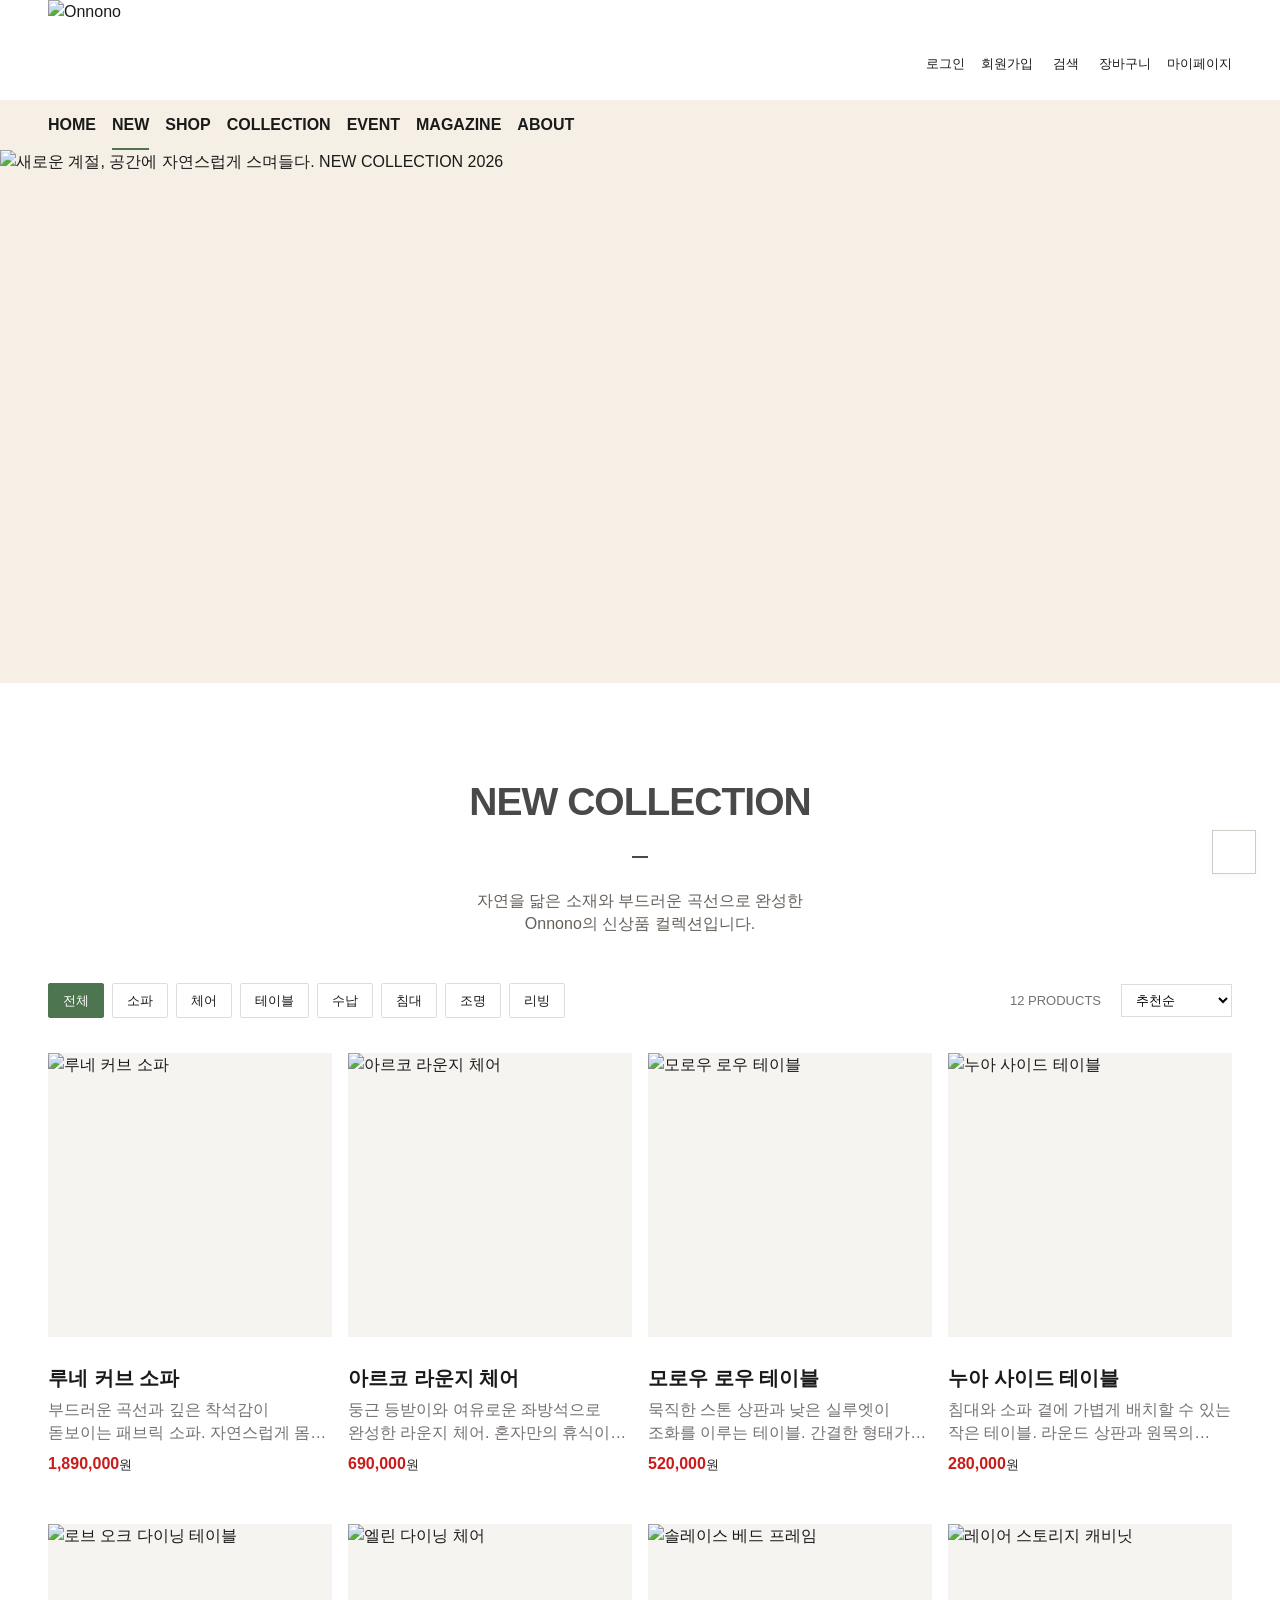
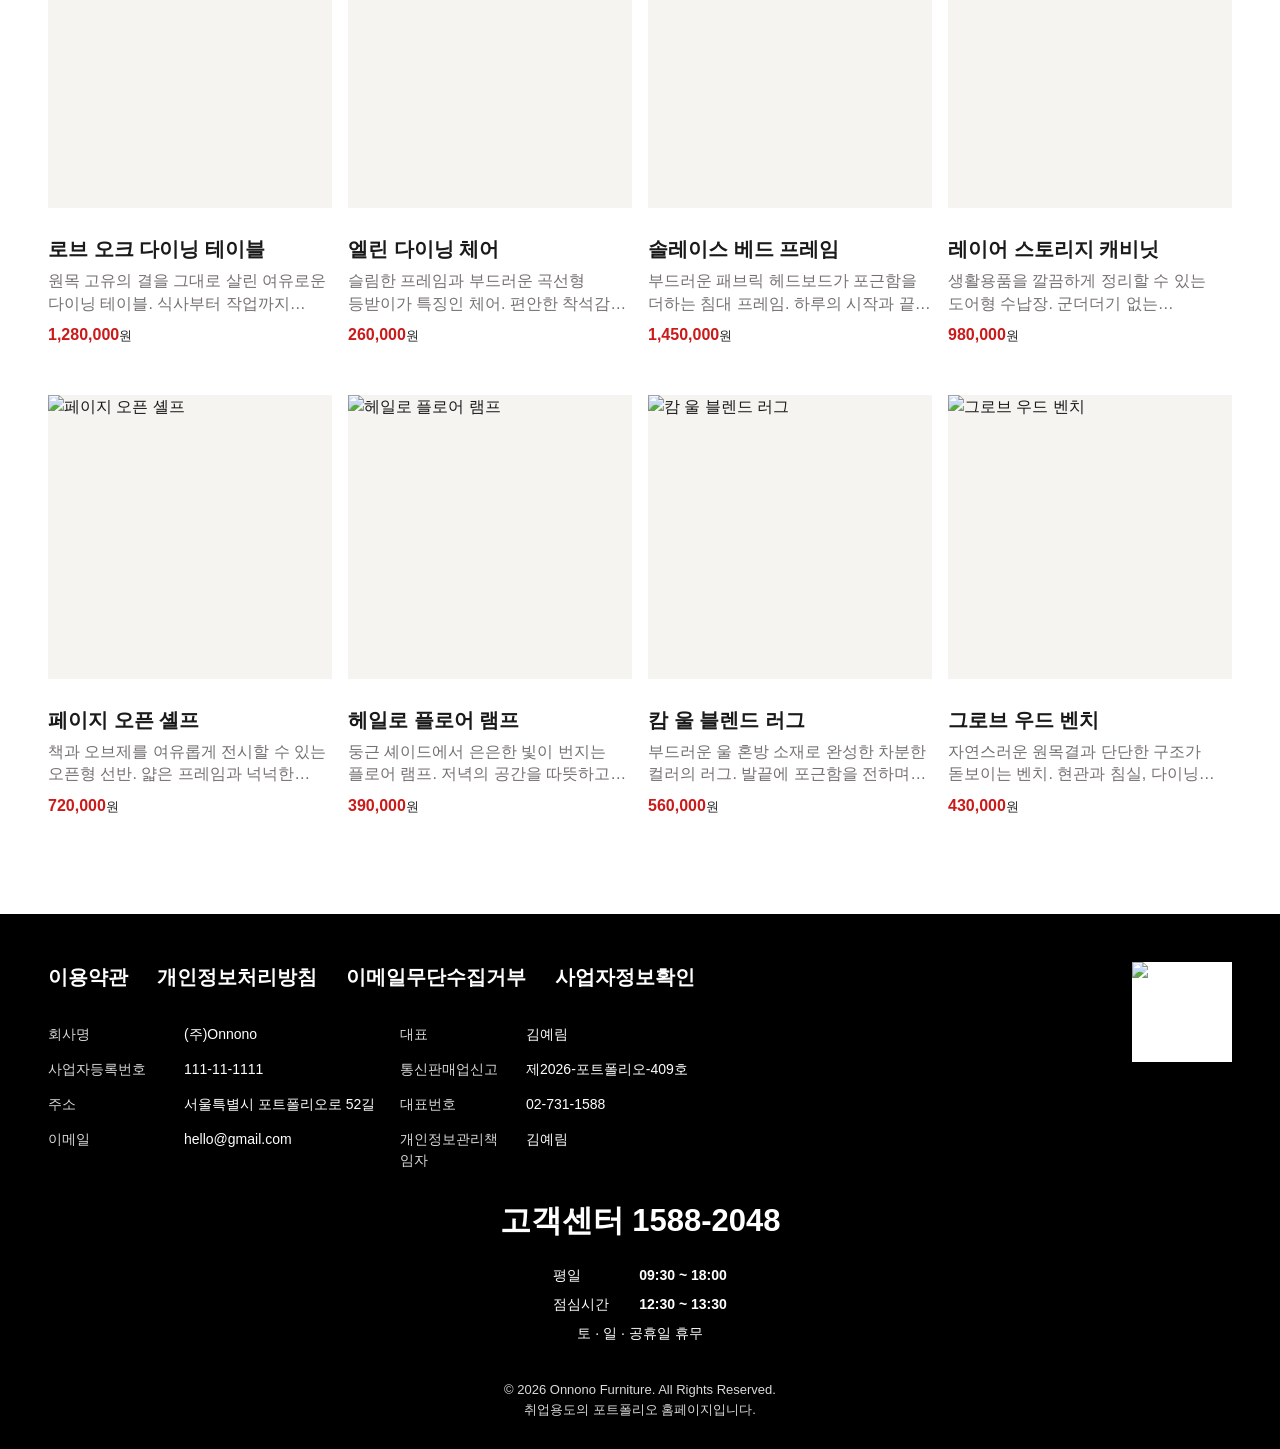
==== shop.html @ 9b2965db "Add files via upload" ====
<!doctype html>
<html lang="ko">
<head>
  <meta charset="UTF-8">
  <meta name="viewport" content="width=device-width, initial-scale=1">
  <meta name="description" content="자연을 닮은 소재와 부드러운 곡선으로 완성한 Onnono의 신상품 컬렉션.">
  <title>NEW COLLECTION — ONNONO</title>
  <link rel="icon" href="assets/logo.png" type="image/png">
  <link rel="stylesheet" href="styles.css">
  <script src="data.js" defer></script>
  <script src="app.js" defer></script>
</head>
<body data-page="shop">
  <a class="skip-link" href="#main">본문 바로가기</a>
  <header id="site-header"></header>
  <main id="main">
    <a href="#collection" class="shop-hero" aria-label="신상품 컬렉션 보기"><picture><source media="(max-width: 600px)" srcset="assets/new-collection-mobile.png"><source media="(max-width: 1100px)" srcset="assets/new-collection-tablet.png"><img src="assets/new-collection.png" alt="새로운 계절, 공간에 자연스럽게 스며들다. NEW COLLECTION 2026" width="1942" height="809" fetchpriority="high"></picture></a>
    <section class="section collection-section" id="collection" aria-labelledby="collection-title">
      <div class="section-heading"><h1 id="collection-title">NEW COLLECTION</h1><span class="heading-line"></span><p>자연을 닮은 소재와 부드러운 곡선으로 완성한<br>Onnono의 신상품 컬렉션입니다.</p></div>
      <div class="catalog-tools page-width">
        <div class="filter-list" aria-label="상품 카테고리">
          <button type="button" data-filter="all" aria-pressed="true">전체</button>
          <button type="button" data-filter="sofa" aria-pressed="false">소파</button>
          <button type="button" data-filter="chair" aria-pressed="false">체어</button>
          <button type="button" data-filter="table" aria-pressed="false">테이블</button>
          <button type="button" data-filter="storage" aria-pressed="false">수납</button>
          <button type="button" data-filter="bed" aria-pressed="false">침대</button>
          <button type="button" data-filter="lighting" aria-pressed="false">조명</button>
          <button type="button" data-filter="decor" aria-pressed="false">리빙</button>
        </div>
        <div class="catalog-meta"><p id="result-count" aria-live="polite"></p><label class="sr-only" for="sort-order">상품 정렬</label><select id="sort-order"><option value="default">추천순</option><option value="low">낮은 가격순</option><option value="high">높은 가격순</option><option value="name">상품명순</option></select></div>
      </div>
      <p class="search-summary page-width" id="search-summary" hidden></p>
      <div class="product-grid page-width" id="catalog-grid"></div>
      <div id="catalog-empty" class="empty-state" hidden><h2>아직 준비 중인 컬렉션이에요.</h2><p>다른 공간의 상품도 함께 둘러보세요.</p><button type="button" class="primary-button" data-reset-filter>전체 상품 보기</button></div>
    </section>
  </main>
  <footer id="site-footer"></footer>
  <div id="overlays"></div>
</body>
</html>
---- styles.css ----
@font-face{font-family:Pretendard;src:url('assets/PretendardVariable.woff2') format('woff2');font-style:normal;font-weight:100 900;font-display:swap}
/* 피그마의 공통 컬러 · 간격. 수정할 때는 이 값부터 바꾸세요. */
:root{--ink:#1a1a1a;--muted:#767171;--green:#4d7550;--green-light:#73a777;--cream:#f5efe6;--news:#d9d2c7;--line:#dedbd6;--red:#ca1a1a;--gutter:48px;--section:96px;--gap:16px;--header:150px}
*,*::before,*::after{box-sizing:border-box}html{scroll-behavior:smooth;scroll-padding-top:30px}body{margin:0;color:var(--ink);background:#fff;font:400 16px/1.5 Pretendard,'Malgun Gothic',sans-serif;word-break:keep-all;overflow-wrap:anywhere}body.modal-open{overflow:hidden}h1,h2,h3,p,ul,dl,dd,figure{margin:0}ul{list-style:none;padding:0}a{color:inherit;text-decoration:none}button,input,select,textarea{font:inherit}button{color:inherit;cursor:pointer}button,a,input,select,textarea{-webkit-tap-highlight-color:transparent}button{border:0;background:none;padding:0}img{display:block;max-width:100%}button:disabled{opacity:.4;cursor:not-allowed}a:focus-visible,button:focus-visible,input:focus-visible,select:focus-visible,summary:focus-visible{outline:2px solid var(--green);outline-offset:5px}button[hidden],[hidden]{display:none!important}.sr-only{position:absolute!important;width:1px;height:1px;padding:0;margin:-1px;overflow:hidden;clip:rect(0,0,0,0);white-space:nowrap;border:0}.skip-link{position:fixed;left:16px;top:-70px;background:var(--green);color:white;padding:12px 20px;z-index:110}.skip-link:focus{top:12px}.page-width{width:100%;padding-inline:var(--gutter)}
/* HEADER */
.header-top{height:100px;padding-inline:var(--gutter);display:flex;align-items:center;justify-content:space-between}.brand{display:block;width:100px;height:100px;flex:none}.brand img{width:100%;height:100%;object-fit:contain}.utility-nav{display:flex;align-items:center;gap:16px}.utility-action{display:flex;flex-direction:column;align-items:center;gap:4px;font-size:13px;position:relative;min-width:34px}.utility-icon{height:24px;width:24px;display:grid;place-items:center}.cart-count{position:absolute;top:-7px;right:0;min-width:16px;height:16px;border-radius:50%;background:var(--green);color:white;font-size:10px;line-height:16px;padding-inline:3px}.nav-bar{height:50px;background:var(--cream);padding-inline:var(--gutter);display:flex;align-items:center;position:relative;z-index:25}.main-nav{display:flex;align-items:stretch;height:100%;gap:16px}.nav-item{display:flex;align-items:stretch}.nav-link{font-size:16px;font-weight:700;display:flex;align-items:center;position:relative}.nav-link::after{content:'';position:absolute;left:0;right:0;height:2px;background:var(--green);bottom:0;transform:scaleX(0);transition:transform .2s}.nav-link:hover::after,.nav-link[aria-current=page]::after{transform:scaleX(1)}.mega-menu{position:absolute;top:50px;left:0;right:0;background:white;border-bottom:1px solid var(--line);box-shadow:0 12px 20px #00000009;padding:32px var(--gutter);display:none;gap:65px;z-index:30}.nav-item:hover .mega-menu,.nav-item:focus-within .mega-menu{display:flex}.mega-title{font-size:20px;font-weight:700;min-width:150px}.mega-links{display:flex;gap:38px;flex-wrap:wrap}.mega-links a{font-size:14px;display:block;padding:6px 0}.mega-links a:hover{color:var(--green)}.mobile-menu-button{display:none;font-size:25px;width:36px;height:40px}.mobile-menu{position:fixed;inset:0;background:#fff;z-index:85;padding:20px var(--gutter);overflow:auto}.mobile-menu-top{display:flex;justify-content:space-between;align-items:center;border-bottom:1px solid var(--line);padding-bottom:12px}.mobile-menu-top .brand{width:70px;height:70px}.close-button{font-size:30px;line-height:1;width:40px;height:40px}.mobile-links{padding-block:20px}.mobile-links>a{display:flex;justify-content:space-between;font-size:24px;font-weight:600;padding:17px 0;border-bottom:1px solid #eee}.mobile-sub-links{display:flex;flex-wrap:wrap;gap:18px;padding:20px 0;color:var(--muted);font-size:14px}
/* 메인 슬라이드: 이미지 비율은 피그마 PC / PAD / MO 프레임에 맞춥니다. */
.hero{position:relative;overflow:hidden;aspect-ratio:1920/810;background:var(--cream);touch-action:pan-y}.hero-track{display:flex;width:100%;height:100%;transition:transform .75s cubic-bezier(.22,.68,0,1);will-change:transform}.hero-slide{height:100%;flex:0 0 100%;min-width:0}.hero-link,.hero-link picture{display:block;width:100%;height:100%}.hero-link img{width:100%;height:100%;object-fit:cover}.hero-controls{position:absolute;left:50%;bottom:26px;transform:translateX(-50%);display:flex;align-items:center;gap:10px}.hero-dots{display:flex;gap:8px}.hero-dot{display:grid;place-items:center;width:30px;height:30px}.hero-dot img{flex:none}.hero-pause{font-size:15px;color:white;text-shadow:0 1px 3px #0008;min-width:30px;height:30px}.hero-arrow{position:absolute;top:50%;transform:translateY(-50%);width:45px;height:64px;font:300 48px/1 Arial,sans-serif;color:#fff;background:#00000015;opacity:0;transition:opacity .2s}.hero:hover .hero-arrow,.hero:focus-within .hero-arrow{opacity:1}.hero-prev{left:18px}.hero-next{right:18px}.news-bar{min-height:80px;background:var(--news);display:flex;align-items:center;justify-content:center;gap:clamp(24px,10vw,239px);padding:18px var(--gutter)}.news-bar strong{font-size:13px;white-space:nowrap}.news-bar p{font-size:16px;font-weight:600}.news-link{background:white;padding:3px 12px;font-size:13px;white-space:nowrap;display:flex;gap:10px;align-items:center}
/* SECTIONS */
.section{padding-block:var(--section)}.section-heading{text-align:center;margin:0 auto 48px;padding-inline:24px;color:#494949}.section-heading h1,.section-heading h2{font-size:39px;font-weight:700;line-height:1.2;letter-spacing:-1px}.section-heading p:not(.eyebrow){font-size:16px;line-height:1.4;margin-top:32px;color:#66605b}.section-heading .eyebrow{font-size:11px;letter-spacing:2.5px;color:var(--green);font-weight:600;margin-bottom:14px}.heading-line{display:block;background:#494949;width:16px;height:2px;margin:30px auto 0}.categories-section .section-heading{margin-bottom:48px}.category-grid{display:grid;grid-template-columns:repeat(4,minmax(0,1fr));gap:var(--gap)}.category-card{aspect-ratio:444/296;position:relative;display:grid;place-items:center;overflow:hidden;border-radius:8px}.category-card img{position:absolute;inset:0;width:100%;height:100%;object-fit:cover;transition:transform .6s}.category-card::after{content:'';position:absolute;inset:0;background:linear-gradient(#322d2d80,#4030309e)}.category-card span{color:white;font-weight:700;position:relative;z-index:1}.category-card:hover img{transform:scale(1.04)}.product-grid{display:grid;grid-template-columns:repeat(4,minmax(0,1fr));gap:48px var(--gap)}.product-card{min-width:0}.product-photo{aspect-ratio:1;overflow:hidden;background:#f6f4f1;position:relative}.product-photo>a{display:block;height:100%}.product-photo img.product-image{width:100%;height:100%;object-fit:cover;transition:transform .6s}.product-card:hover .product-image{transform:scale(1.025)}.product-save{position:absolute;right:12px;bottom:12px;width:34px;height:34px;border-radius:50%;background:#ffffffdc;display:grid;place-items:center;opacity:0;transition:opacity .2s}.product-photo:hover .product-save,.product-save:focus-visible,.product-save[aria-pressed=true]{opacity:1}.product-save[aria-pressed=true]{background:#f5dbd7}.product-info{padding-top:28px;display:flex;flex-direction:column;gap:8px}.product-info h3{font-size:20px;line-height:1.3;font-weight:700}.product-description{font-size:16px;line-height:1.4;color:var(--muted);display:-webkit-box;-webkit-line-clamp:2;-webkit-box-orient:vertical;overflow:hidden;min-height:44px}.product-price{font-size:16px;font-weight:700;color:var(--red);display:flex;gap:8px;align-items:baseline}.product-price small{font-size:13px;font-weight:400;color:#222}.original-price{font-size:13px;color:#999695;text-decoration:line-through;line-height:1.3}.mini-heart{font-size:12px;color:#666;display:flex;gap:5px;align-items:center}.mini-heart img{flex:none}.outline-link{display:flex;justify-content:space-between;align-items:center;gap:50px;width:max-content;margin:52px auto 0;border:1px solid #c6c3bc;padding:14px 28px;font-size:13px;transition:background .2s}.outline-link:hover{background:var(--cream)}
/* 리뷰 카드: 원본 썸네일과 원본 문구를 함께 사용합니다. */
.story-grid{display:grid;grid-template-columns:repeat(4,minmax(0,1fr));gap:var(--gap)}.story-card{min-width:0}.story-photo{display:block;aspect-ratio:1;border-radius:8px;overflow:hidden}.story-photo img{width:100%;height:100%;object-fit:cover;transition:transform .6s}.story-photo:hover img{transform:scale(1.025)}.story-body{padding-top:28px}.stars{display:flex;gap:4px;align-items:center}.stars img{flex:none}.story-body h3{font-size:20px;line-height:1.3;margin:10px 0 8px}.story-copy{font-size:16px;line-height:1.4;color:var(--muted);display:-webkit-box;-webkit-line-clamp:3;-webkit-box-orient:vertical;overflow:hidden}.story-copy.is-expanded{display:block}.story-more{display:block;margin:10px 0 0 auto;font-size:12px;text-decoration:underline;text-underline-offset:3px;color:#68645e}.story-product{display:flex;align-items:center;gap:16px;border-top:1px solid #d7d4d0;margin-top:25px;padding-top:25px}.story-product>img{width:100px;height:100px;object-fit:cover;border-radius:8px;flex:none}.story-product-info{min-width:0;display:grid;gap:6px;color:#747070;font-size:13px}.story-product-info strong{font-size:16px;font-weight:600}.story-product-info .product-price{font-size:16px}.stories-section{padding-top:var(--section)}.sale-section{padding-top:var(--section)}.edition-section{padding-top:30px;padding-bottom:0}.edition-banner{display:block;overflow:hidden;background:var(--cream)}.edition-banner img{width:100%;height:auto}
/* CATALOG */
.shop-hero{display:block;aspect-ratio:1920/800;overflow:hidden;background:var(--cream)}.shop-hero img{width:100%;height:100%;object-fit:cover}.catalog-tools{margin-bottom:35px;display:flex;justify-content:space-between;gap:20px;align-items:center}.filter-list{display:flex;gap:8px;flex-wrap:wrap}.filter-list button{padding:7px 14px;font-size:13px;border:1px solid #ddd;border-radius:2px}.filter-list button[aria-pressed=true]{background:var(--green);color:#fff;border-color:var(--green)}.catalog-meta{display:flex;align-items:center;gap:20px;white-space:nowrap;font-size:13px;color:var(--muted)}.catalog-meta select{padding:7px 10px;border:1px solid #ddd;background:white;font-size:13px}.search-summary{font-size:14px;color:var(--muted);padding-bottom:25px}.empty-state{padding:80px 20px;text-align:center}.empty-state h2{font-size:22px;margin-bottom:12px}.empty-state p{color:var(--muted);margin-bottom:28px}.primary-button,.secondary-button{display:inline-flex;align-items:center;justify-content:center;min-height:48px;padding:12px 24px;font-size:15px;background:var(--green);color:white;border:1px solid var(--green)}.primary-button:hover{background:#3d5e40}.secondary-button{background:#e0e0e0;color:#222;border-color:#e0e0e0}.breadcrumbs{display:flex;align-items:center;gap:10px;margin:28px 0;font-size:12px;color:#8b8580}.breadcrumbs a:hover{color:var(--green)}
/* PRODUCT */
.product-top{display:grid;grid-template-columns:42% minmax(0,1fr);gap:16px;align-items:start;padding-top:10px}.product-gallery{min-width:0}.gallery-main{display:block;width:100%;aspect-ratio:1;overflow:hidden;cursor:zoom-in}.gallery-main img{width:100%;height:100%;object-fit:cover}.gallery-thumbs{display:flex;gap:16px;margin-top:16px;overflow-x:auto;padding-bottom:10px;scrollbar-width:thin}.gallery-thumb{width:calc((100% - 48px)/4);min-width:90px;flex:none;aspect-ratio:1;border:1px solid transparent}.gallery-thumb[aria-pressed=true]{border-color:var(--green);padding:3px}.gallery-thumb img{width:100%;height:100%;object-fit:cover}.product-summary{padding:0 0 0 32px;min-width:0}.new-badge{display:inline-block;background:var(--green);color:white;font-size:20px;padding:5px 16px;margin-bottom:16px}.product-summary h1{font-size:31px;line-height:1.3;margin-bottom:10px}.product-summary .subtitle{font-size:16px;line-height:1.5;margin-bottom:28px}.detail-price .original-price{font-size:23px}.detail-price .product-price{font-size:31px}.detail-price .product-price small{font-size:20px}.benefits-table{margin-top:45px;border-top:1px solid #333}.benefit-row{display:grid;grid-template-columns:115px minmax(0,1fr);gap:20px;padding:23px 8px;border-bottom:1px solid #ddd;font-size:14px}.benefit-row dt{font-weight:600}.benefit-row dd{color:#8e8e93;line-height:1.8}.benefit-row strong{color:#4f6650}.benefit-row small{font-size:12px;display:block;color:#aaa}.product-options{margin-top:24px;display:grid;grid-template-columns:115px minmax(0,1fr);gap:16px;align-items:center;font-size:14px;padding-inline:8px}.product-options select{width:100%;padding:10px 12px;border:1px solid #d7d4d0;background:white}.quantity-control{display:inline-flex;border:1px solid #d7d4d0;align-items:center;width:max-content}.quantity-control button{width:32px;height:34px;font-size:18px}.quantity-control input{width:50px;appearance:textfield;text-align:center;border:0;height:34px;font-size:14px;background:transparent}.quantity-control input::-webkit-inner-spin-button{appearance:none}.order-total{display:flex;justify-content:flex-end;align-items:baseline;gap:22px;margin-top:30px;padding-top:20px;border-top:1px solid #ddd;font-size:14px}.order-total strong{font-size:39px;font-weight:700}.order-total strong small{font-size:16px;font-weight:400}.purchase-note{text-align:right;color:#898581;font-size:12px;margin:8px 0 28px}.purchase-actions{display:grid;grid-template-columns:1fr 1fr;gap:16px}.purchase-actions button{min-height:70px;font-size:23px;font-weight:700}.purchase-actions .primary-button{background:var(--green-light);color:#111;border-color:var(--green-light)}.product-tabs{display:flex;justify-content:center;gap:16px;position:sticky;top:0;z-index:20;background:#ffffffed;padding:24px var(--gutter);margin-top:70px;backdrop-filter:blur(10px)}.product-tabs a{width:300px;padding:12px 10px;border:1px solid #aeaeb2;text-align:center;font-size:20px;background:white}.product-tabs a:first-child{border-color:#111}.product-tabs a:hover{background:var(--cream)}.detail-section{padding:70px var(--gutter) 100px;scroll-margin-top:100px}.detail-original{display:block;margin:auto;width:671px;max-width:100%;height:auto}.simple-detail{max-width:800px;margin:auto;text-align:center}.simple-detail h2{font-size:32px;margin:30px 0 20px}.simple-detail p{font-size:17px;color:var(--muted);line-height:1.8}.simple-detail img{width:100%;margin-top:35px}.product-reviews{padding:50px 0 80px;scroll-margin-top:100px}.detail-section-heading{text-align:center;font-size:31px;margin-bottom:65px}.review-summary{display:flex;justify-content:space-between;align-items:center;gap:24px;margin:0 var(--gutter) 45px;padding-block:20px;border-top:1px solid #ddd;border-bottom:1px solid #ddd}.review-summary strong{font-size:28px}.review-summary span{font-size:13px;color:var(--muted)}.review-filter{font-size:13px;border:1px solid #ddd;padding:8px 12px;background:white}.review-row{display:grid;grid-template-columns:minmax(120px,16%) minmax(0,1fr);gap:16px;margin-bottom:65px;padding-inline:var(--gutter)}.review-user{display:flex;justify-content:space-between;gap:12px;background:#e5e5ea;padding:25px 20px;font-size:14px;align-items:flex-start}.review-user time{font-size:12px;color:#8e8e93}.review-content{min-width:0}.review-text{margin-top:16px;font-size:16px;line-height:1.6;white-space:pre-line;display:-webkit-box;-webkit-line-clamp:4;-webkit-box-orient:vertical;overflow:hidden}.review-text.is-expanded{display:block}.review-expand{display:flex;align-items:center;gap:4px;margin:8px 0 16px auto;font-size:13px}.review-photos{display:flex;gap:16px;overflow-x:auto;padding-bottom:10px;scrollbar-width:thin}.review-photos button{width:200px;flex:none;aspect-ratio:1;border-radius:8px;overflow:hidden;cursor:zoom-in}.review-photos img{width:100%;height:100%;object-fit:cover}.review-reactions{display:flex;justify-content:flex-end;gap:15px;font-size:12px;color:var(--muted);margin-top:10px}.review-reactions button{display:flex;align-items:center;gap:5px}.review-reactions button[aria-pressed=true]{color:var(--green);font-weight:700}.qna-section{padding:50px var(--gutter) 110px;scroll-margin-top:100px}.qna-list{max-width:1100px;margin:auto;border-top:1px solid #333}.qna-list details{border-bottom:1px solid #ddd;padding:22px 15px}.qna-list summary{cursor:pointer;font-size:16px}.qna-list details p{margin-top:20px;color:var(--muted);font-size:14px;line-height:1.8}
/* FOOTER */
.site-footer{background:#000;color:#fff;padding:48px var(--gutter) 30px;min-height:500px}.footer-top{display:flex;justify-content:space-between;gap:35px}.footer-links{display:flex;gap:29px;flex-wrap:wrap;font-size:20px;font-weight:700;margin-bottom:32px}.footer-details{display:grid;grid-template-columns:120px minmax(200px,1fr) 110px minmax(170px,1fr);gap:14px 16px;font-size:14px;max-width:1176px}.footer-details dt{color:#d8d8d8}.footer-details dd{font-weight:500}.footer-brand{width:100px;height:100px;background:#fff;flex:none}.footer-brand img{width:100%;height:100%;object-fit:contain}.footer-service{text-align:center;margin:30px 0 36px}.footer-service h2{font-size:31px;line-height:1.3;margin-bottom:24px}.service-hours{display:grid;grid-template-columns:auto auto;gap:8px 30px;width:max-content;margin:auto;text-align:left;font-size:14px}.service-hours p:last-child{grid-column:span 2;text-align:center}.footer-copyright{text-align:center;font-size:13px;color:#dadada}.back-to-top{position:fixed;bottom:26px;right:24px;width:44px;height:44px;border:1px solid #d0ccc5;background:#ffffffef;font-size:22px;z-index:24;box-shadow:0 2px 10px #00000008}
/* 검색 · 장바구니 · 리뷰 확대 */
dialog{border:0;padding:0;color:var(--ink);background:white;max-width:calc(100vw - 32px);max-height:calc(100dvh - 40px);width:560px;box-shadow:0 25px 100px #0003}dialog::backdrop{background:#0007;backdrop-filter:blur(3px)}.dialog-inner{padding:32px}.dialog-heading{display:flex;justify-content:space-between;align-items:center;gap:20px;margin-bottom:24px}.dialog-heading h2{font-size:23px}.dialog-description{font-size:14px;color:var(--muted);line-height:1.8;margin-bottom:24px}.search-form{display:flex;border-bottom:1px solid #111;gap:15px}.search-form input{border:0;padding:15px 0;min-width:0;flex:1;background:white;outline-offset:1px}.search-form button{padding:10px;font-size:14px}.search-hints{display:flex;gap:10px;margin-top:20px;flex-wrap:wrap;font-size:12px;color:var(--muted)}.search-hints a{padding:5px 10px;border:1px solid #ddd}.cart-dialog{width:720px}.cart-item{display:grid;grid-template-columns:85px minmax(0,1fr) auto;gap:16px;align-items:center;padding:20px 0;border-bottom:1px solid #ddd}.cart-item>img{width:85px;height:85px;object-fit:cover}.cart-item-info{font-size:14px;display:grid;gap:5px}.cart-item-info small{color:var(--muted);font-size:12px}.cart-item-remove{font-size:12px;color:#888;padding:5px}.cart-item .quantity-control{margin-top:4px}.cart-footer{margin-top:25px}.cart-subtotal{display:flex;justify-content:space-between;margin-bottom:20px;font-size:16px}.cart-subtotal strong{font-size:23px}.cart-footer .primary-button{width:100%}.cart-empty{padding:40px 0;text-align:center}.cart-empty p{font-size:14px;color:var(--muted);margin-bottom:20px}.lightbox-dialog{width:min(1050px,calc(100vw - 32px));background:#f4f1ea}.lightbox-dialog .dialog-heading{margin:0;padding:12px 18px}.lightbox-dialog .dialog-heading h2{font-size:14px;font-weight:400}.lightbox-image{max-width:100%;max-height:calc(100dvh - 150px);width:auto;height:auto;object-fit:contain;margin:auto}.lightbox-nav{padding:12px 18px;display:flex;justify-content:space-between;font-size:13px}.info-body{font-size:14px;line-height:1.9;color:#666}.info-body h3{font-size:17px;margin:24px 0 8px;color:#222}.info-body ul{padding-left:18px;list-style:disc}.checkout-summary{padding:20px;background:var(--cream);margin:20px 0;font-size:14px}.checkout-summary p{margin:5px 0}.toast{position:fixed;left:50%;bottom:30px;transform:translate(-50%,15px);background:#20291ff5;color:#fff;max-width:calc(100% - 40px);padding:14px 22px;z-index:110;font-size:13px;text-align:center;opacity:0;transition:opacity .2s,transform .2s;pointer-events:none}.toast.is-visible{opacity:1;transform:translate(-50%,0)}.noscript-notice{position:fixed;bottom:0;background:#fff4dd;border:1px solid #d7c5a3;width:100%;padding:20px;z-index:100}
/* TABLET */
@media(max-width:1100px){:root{--gutter:28px;--section:84px;--header:80px}.header-top{height:80px}.brand{width:80px;height:80px}.utility-nav{gap:14px}.nav-bar{display:none}.mobile-menu-button{display:block}.header-left{display:flex;align-items:center;gap:12px}.utility-action .utility-label{display:none}.utility-action{min-width:26px}.utility-action[data-open=signup],.utility-action[data-open=account]{display:none}.hero{aspect-ratio:1024/900;max-height:900px}.hero-controls{bottom:24px}.hero-arrow{opacity:1;width:34px;height:50px;font-size:38px;background:#0000000a}.hero-prev{left:8px}.hero-next{right:8px}.news-bar{gap:24px;justify-content:space-between}.news-bar p{font-size:14px}.section-heading h1,.section-heading h2{font-size:31px}.section-heading p:not(.eyebrow){font-size:14px}.category-card span{font-size:13px}.story-grid{grid-template-columns:repeat(2,minmax(0,1fr));gap:45px 20px}.product-info h3,.story-body h3{font-size:18px}.product-description,.story-copy{font-size:14px}.product-description{min-height:40px}.product-info{padding-top:20px}.story-product-info strong{font-size:14px}.story-product>img{width:80px;height:80px}.product-grid{grid-template-columns:repeat(3,minmax(0,1fr))}.footer-links{font-size:16px;gap:20px}.footer-details{grid-template-columns:100px minmax(0,1fr);font-size:13px}.footer-service h2{font-size:28px}.footer-brand{width:80px;height:80px}.catalog-tools{align-items:flex-start;flex-direction:column}.catalog-meta{width:100%;justify-content:space-between}.product-top{grid-template-columns:42% minmax(0,1fr);gap:0}.product-summary{padding-left:25px}.product-summary h1{font-size:25px}.product-summary .subtitle{font-size:14px}.new-badge{font-size:16px}.benefits-table{margin-top:25px}.benefit-row{grid-template-columns:80px minmax(0,1fr);font-size:12px;gap:12px;padding:16px 0}.product-options{grid-template-columns:80px minmax(0,1fr);font-size:13px;padding:0}.product-summary .detail-price .product-price{font-size:27px}.purchase-actions{gap:10px}.purchase-actions button{font-size:18px;min-height:55px;padding:10px}.order-total strong{font-size:31px}.product-tabs a{font-size:16px}.review-user{flex-direction:column;justify-content:flex-start;padding:20px 15px}.review-photos button{width:145px}.review-row{grid-template-columns:135px minmax(0,1fr)}.shop-hero{aspect-ratio:1920/800}.footer-copyright{font-size:11px}}
/* MOBILE */
@media(max-width:600px){:root{--gutter:16px;--section:60px;--gap:12px;--header:70px}body{font-size:14px}.header-top{height:70px}.brand{width:64px;height:64px}.header-left{gap:6px}.mobile-menu-button{width:30px;font-size:22px}.utility-nav{gap:10px}.utility-action[data-open=login]{display:none}.utility-icon{width:24px;height:24px}.hero{aspect-ratio:402/500}.hero-controls{bottom:15px;gap:7px}.hero-dots{gap:0}.hero-dot{width:24px}.hero-arrow{width:28px;height:40px;font-size:32px}.hero-prev{left:4px}.hero-next{right:4px}.hero-pause{font-size:12px;width:24px}.news-bar{min-height:72px;gap:8px;flex-wrap:wrap;padding-block:12px}.news-bar strong{font-size:10px}.news-bar p{font-size:11px;flex:1;line-height:1.5;min-width:180px}.news-link{font-size:9px;padding:3px 7px;gap:5px}.section-heading{margin-bottom:30px;padding-inline:18px}.section-heading h1,.section-heading h2{font-size:25px;letter-spacing:-.5px}.section-heading p:not(.eyebrow){font-size:12px;line-height:1.7;margin-top:20px}.section-heading .eyebrow{font-size:9px;letter-spacing:2px;margin-bottom:10px}.heading-line{margin-top:20px}.categories-section .section-heading{margin-bottom:28px}.category-grid{grid-template-columns:repeat(2,minmax(0,1fr));gap:12px}.category-card{border-radius:5px}.category-card span{font-size:11px}.story-grid{grid-template-columns:repeat(2,minmax(0,1fr));gap:35px 12px}.story-photo{border-radius:5px}.story-body{padding-top:16px}.stars{gap:0}.story-body h3{font-size:14px;margin:8px 0}.story-copy{font-size:12px;-webkit-line-clamp:4;line-height:1.6}.story-more{font-size:10px}.story-product{gap:8px;margin-top:16px;padding-top:16px}.story-product>img{width:48px;height:48px;border-radius:4px}.story-product-info{gap:3px;font-size:9px}.story-product-info strong{font-size:11px;line-height:1.4}.story-product-info .product-price{font-size:11px}.story-product-info .original-price{display:none}.story-product-info .product-price small{font-size:9px}.product-grid{grid-template-columns:repeat(2,minmax(0,1fr));gap:30px 12px}.product-info{padding-top:16px;gap:6px}.product-info h3{font-size:14px;line-height:1.4}.product-description{font-size:11px;line-height:1.6;min-height:35px}.product-price{font-size:13px;gap:5px}.product-price small{font-size:10px}.original-price{font-size:10px}.mini-heart{font-size:10px}.product-save{opacity:1;right:7px;bottom:7px;width:28px;height:28px}.outline-link{margin-top:35px;padding:12px 22px;font-size:12px}.edition-section{padding-top:0}.edition-banner img{min-height:190px;object-fit:cover;object-position:center}.shop-hero{aspect-ratio:1;min-height:270px}.shop-hero img{object-position:62% center}.catalog-tools{gap:18px}.filter-list{gap:6px}.filter-list button{padding:6px 10px;font-size:11px}.catalog-meta{font-size:11px}.catalog-meta select{font-size:11px}.breadcrumbs{margin:20px 0;font-size:10px;gap:7px}.product-top{grid-template-columns:1fr;gap:30px;padding-top:0}.product-summary{padding:0}.product-summary h1{font-size:25px}.product-summary .subtitle{font-size:13px;margin-bottom:22px}.gallery-thumbs{gap:10px;margin-top:10px}.gallery-thumb{width:calc((100% - 30px)/4);min-width:75px}.new-badge{font-size:13px;padding:5px 11px;margin-bottom:10px}.product-options{font-size:12px}.product-summary .detail-price .product-price{font-size:27px}.detail-price .original-price{font-size:17px}.benefit-row{font-size:12px;grid-template-columns:80px minmax(0,1fr)}.order-total{margin-top:25px;gap:14px;font-size:12px}.order-total strong{font-size:30px}.purchase-note{font-size:10px}.purchase-actions button{min-height:55px;font-size:16px}.product-tabs{gap:7px;padding:14px var(--gutter);margin-top:40px}.product-tabs a{font-size:12px;padding:10px 4px}.detail-section{padding:35px var(--gutter) 65px;scroll-margin-top:70px}.simple-detail h2{font-size:25px}.simple-detail p{font-size:14px}.detail-section-heading{font-size:25px;margin-bottom:30px}.product-reviews{padding-top:20px;scroll-margin-top:70px}.review-summary{margin-bottom:30px;gap:10px}.review-summary strong{font-size:23px}.review-summary span{font-size:10px}.review-filter{font-size:11px;padding:7px}.review-row{grid-template-columns:1fr;gap:15px;margin-bottom:40px}.review-user{flex-direction:row;padding:13px 16px;font-size:12px}.review-user time{font-size:11px}.review-text{font-size:12px;margin-top:10px;line-height:1.7}.review-photos{gap:10px}.review-photos button{width:100px;border-radius:5px}.review-expand{font-size:11px}.qna-section{padding-top:10px;padding-bottom:65px}.qna-list summary{font-size:13px}.qna-list details p{font-size:12px}.site-footer{padding:32px var(--gutter) 25px;min-height:0}.footer-links{font-size:11px;gap:12px;margin-bottom:25px;line-height:1.8}.footer-top{gap:15px}.footer-details{grid-template-columns:80px minmax(0,1fr);font-size:10px;gap:10px 8px}.footer-brand{width:60px;height:60px}.footer-service{margin-top:35px;margin-bottom:25px}.footer-service h2{font-size:23px;margin-bottom:18px}.service-hours{font-size:11px;gap:6px 22px}.footer-copyright{font-size:9px;line-height:1.7}.back-to-top{width:36px;height:36px;right:15px;bottom:15px;font-size:18px}.dialog-inner{padding:23px}.dialog-heading h2{font-size:21px}.dialog-description{font-size:12px}.cart-item{grid-template-columns:60px minmax(0,1fr) auto;gap:10px}.cart-item>img{width:60px;height:60px}.cart-item-info{font-size:12px}.cart-item-info small{font-size:10px}.cart-item-remove{font-size:10px}.cart-item .quantity-control button{width:26px}.cart-item .quantity-control input{width:35px}.info-body{font-size:12px}.toast{font-size:12px;bottom:20px;width:max-content}.review-summary .stars{display:none}}
.shop-hero picture{display:block;width:100%;height:100%}.edition-banner picture{display:block}.edition-banner img{object-position:center}
.back-to-top{font:600 10px/1 Arial,sans-serif;letter-spacing:.3px}
@media(min-width:601px) and (max-width:1100px){.shop-hero{aspect-ratio:1024/800}}
@media(max-width:600px){.shop-hero{aspect-ratio:402/600}.shop-hero img{object-position:center}.edition-banner img{min-height:0;object-fit:contain}}
@media(prefers-reduced-motion:reduce){html{scroll-behavior:auto}*,*::before,*::after{animation:none!important;transition:none!important}.hero-track{will-change:auto}}
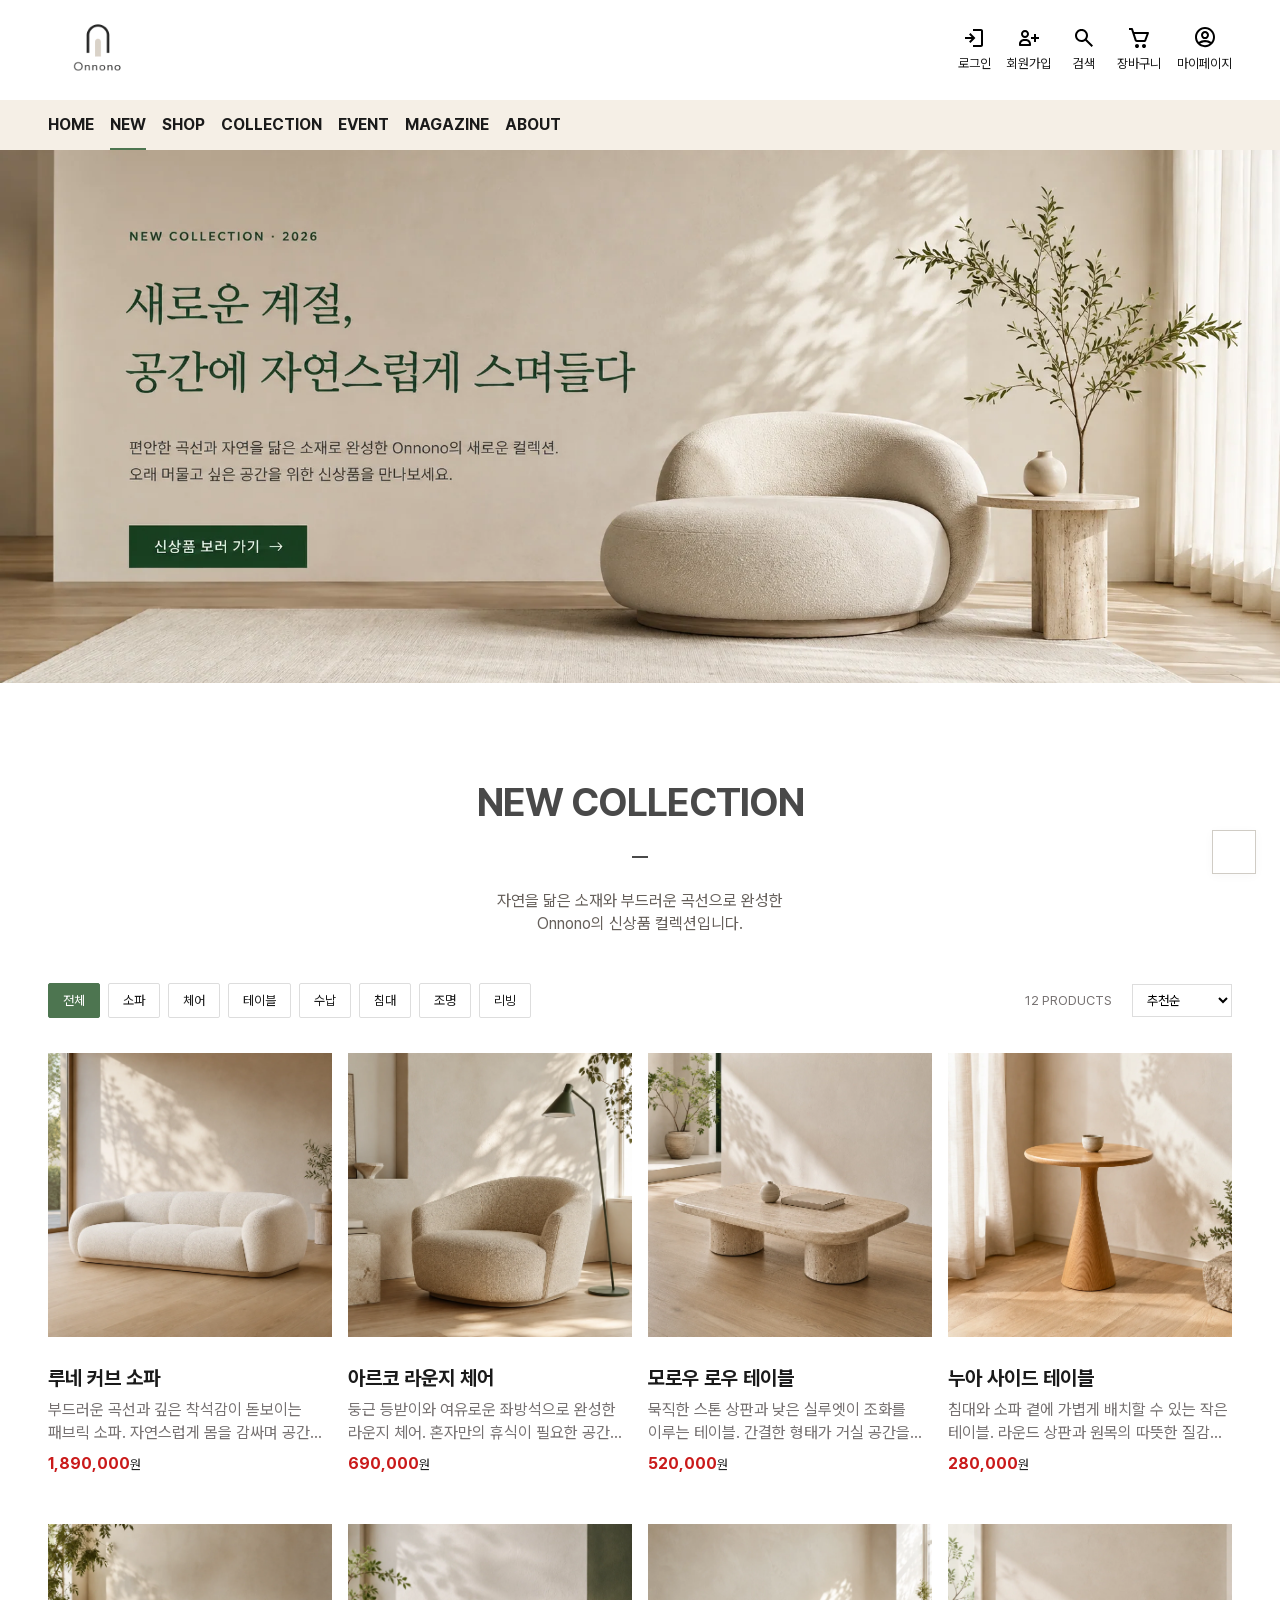
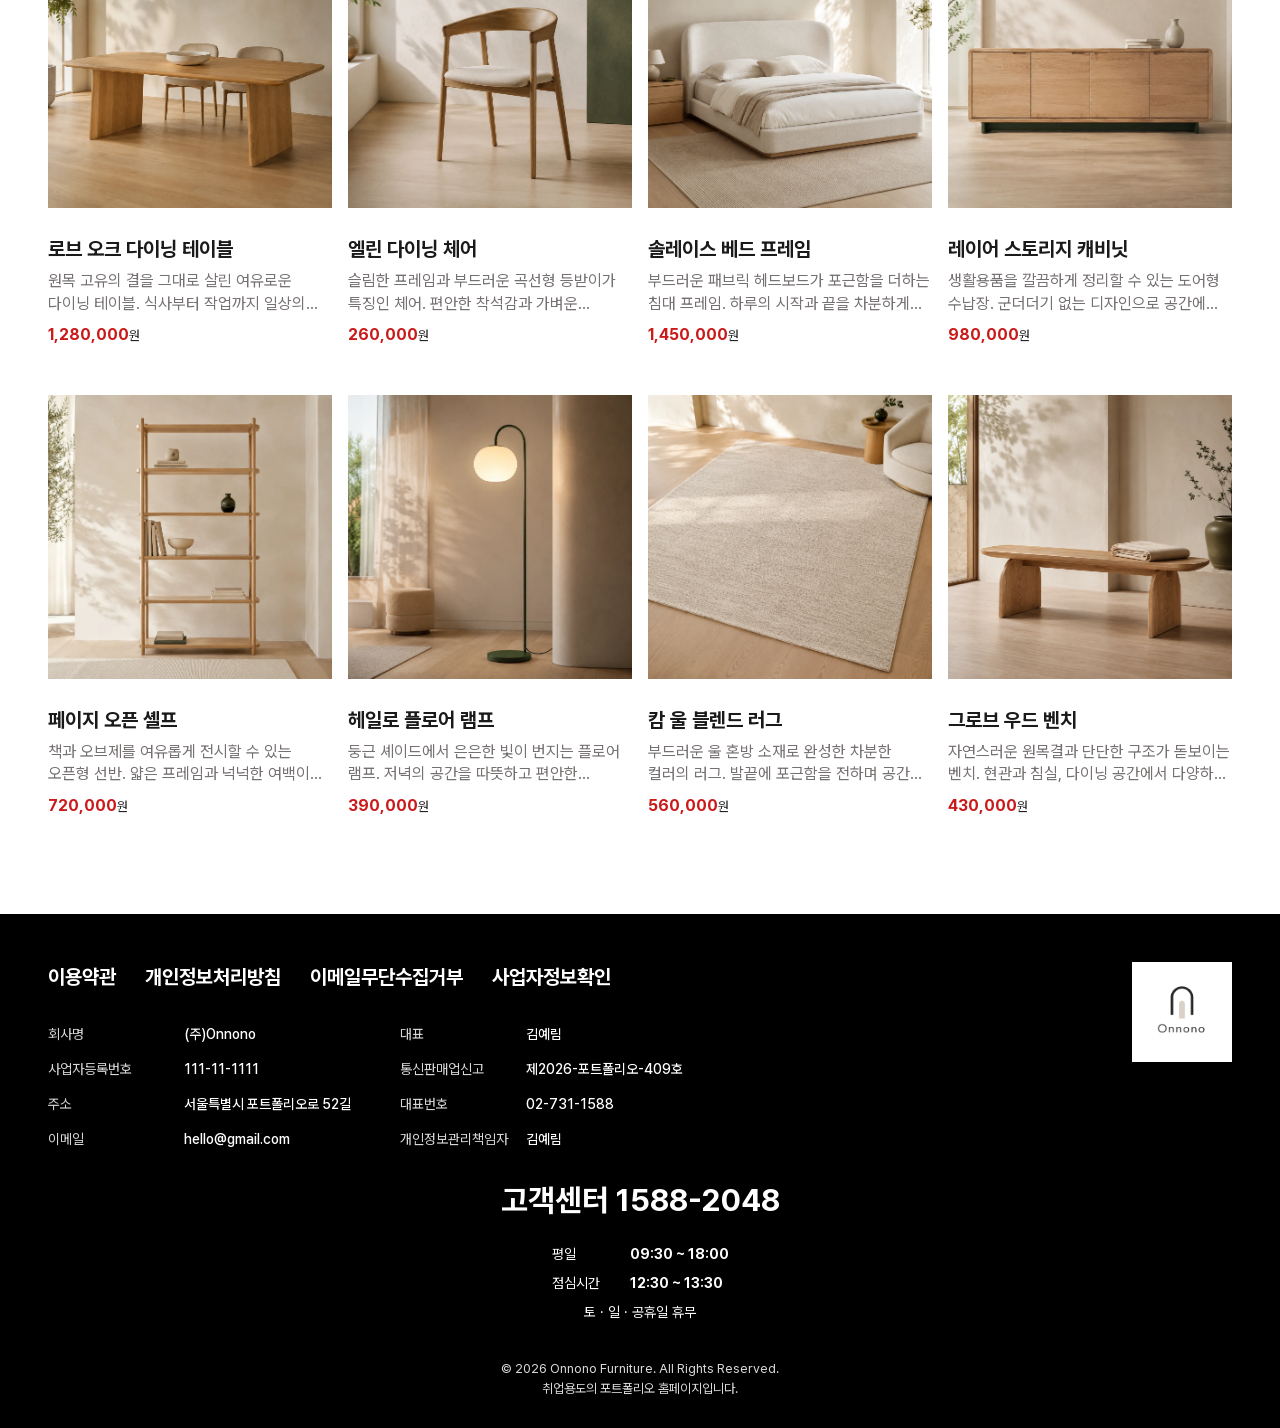
==== commit ab6c4028: "Add files via upload" ====
--- a/shop.html
+++ b/shop.html
@@ -14,7 +14,7 @@
   <a class="skip-link" href="#main">본문 바로가기</a>
   <header id="site-header"></header>
   <main id="main">
-    <a href="#collection" class="shop-hero" aria-label="신상품 컬렉션 보기"><picture><source media="(max-width: 600px)" srcset="assets/new-collection-mobile.png"><source media="(max-width: 1100px)" srcset="assets/new-collection-tablet.png"><img src="assets/new-collection.png" alt="새로운 계절, 공간에 자연스럽게 스며들다. NEW COLLECTION 2026" width="1942" height="809" fetchpriority="high"></picture></a>
+    <a href="#collection" class="shop-hero" aria-label="신상품 컬렉션 보기"><picture><source media="(max-width: 600px)" srcset="assets/new-collection-mobile.webp"><source media="(max-width: 1100px)" srcset="assets/new-collection-tablet.webp"><img src="assets/new-collection.webp" alt="새로운 계절, 공간에 자연스럽게 스며들다. NEW COLLECTION 2026" width="1942" height="809" fetchpriority="high"></picture></a>
     <section class="section collection-section" id="collection" aria-labelledby="collection-title">
       <div class="section-heading"><h1 id="collection-title">NEW COLLECTION</h1><span class="heading-line"></span><p>자연을 닮은 소재와 부드러운 곡선으로 완성한<br>Onnono의 신상품 컬렉션입니다.</p></div>
       <div class="catalog-tools page-width">
